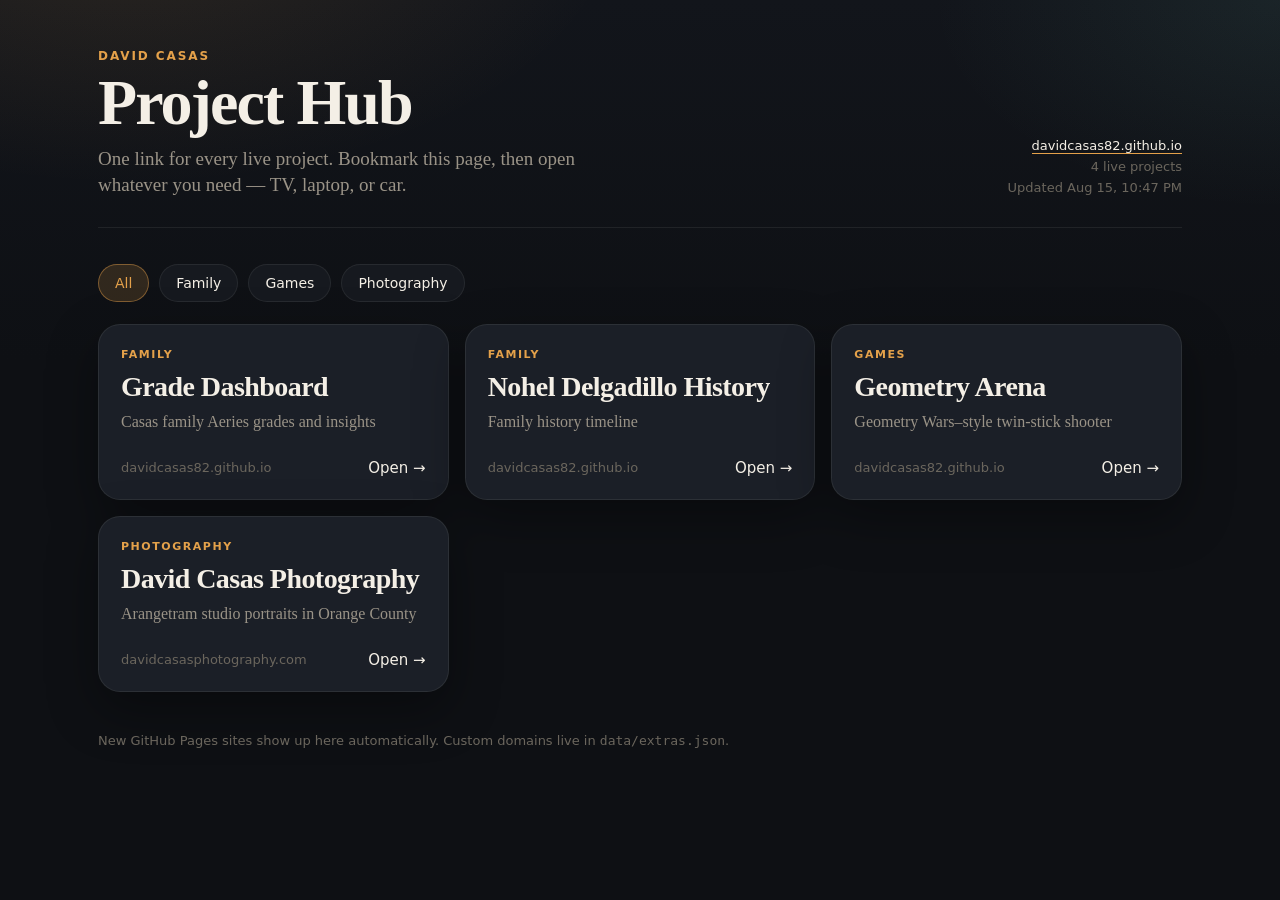
==== index.html @ d46fda94 "Add Project Hub with auto-updating live project catalog." ====
<!DOCTYPE html>
<html lang="en">
  <head>
    <meta charset="utf-8" />
    <meta name="viewport" content="width=device-width, initial-scale=1, viewport-fit=cover" />
    <meta name="theme-color" content="#0e1014" />
    <meta name="color-scheme" content="dark" />
    <title>Project Hub · David Casas</title>
    <meta
      name="description"
      content="One page for every live project — open this on a TV, phone, or car browser and tap through."
    />
    <link rel="icon" href="data:image/svg+xml,%3Csvg xmlns='http://www.w3.org/2000/svg' viewBox='0 0 32 32'%3E%3Crect width='32' height='32' rx='8' fill='%2316191f'/%3E%3Ctext x='16' y='22' text-anchor='middle' font-size='16' fill='%23e4a14a' font-family='Georgia'%3EH%3C/text%3E%3C/svg%3E" />
    <link rel="stylesheet" href="./assets/styles.css" />
  </head>
  <body>
    <div class="wrap">
      <header>
        <div>
          <p class="kicker sans">David Casas</p>
          <h1>Project Hub</h1>
          <p class="lede">
            One link for every live project. Bookmark this page, then open whatever you need — TV, laptop, or car.
          </p>
        </div>
        <p class="meta sans">
          <a href="https://davidcasas82.github.io/">davidcasas82.github.io</a><br />
          <span id="count">Loading…</span><br />
          <span id="generated"></span>
        </p>
      </header>

      <div id="toolbar" class="toolbar" role="tablist" aria-label="Filter projects"></div>
      <main id="grid" class="grid" aria-live="polite">
        <p class="status">Loading projects…</p>
      </main>

      <footer class="sans">
        New GitHub Pages sites show up here automatically. Custom domains live in
        <code>data/extras.json</code>.
      </footer>
    </div>
    <script src="./assets/app.js"></script>
  </body>
</html>
---- assets/styles.css ----
:root {
  --bg: #0e1014;
  --bg-elev: #16191f;
  --bg-card: #1b1f27;
  --bg-card-hover: #232833;
  --line: rgba(242, 236, 224, 0.08);
  --text: #f4efe6;
  --muted: #9a9387;
  --faint: #6b665d;
  --accent: #e4a14a;
  --accent-soft: rgba(228, 161, 74, 0.16);
  --focus: #7dd3c0;
  --shadow: 0 18px 50px rgba(0, 0, 0, 0.35);
  --radius: 22px;
  --pad: clamp(20px, 4vw, 48px);
  --max: 1180px;
}

* { box-sizing: border-box; margin: 0; padding: 0; }

html, body {
  min-height: 100%;
  background: var(--bg);
  color: var(--text);
}

body {
  font-family: "Iowan Old Style", "Palatino Linotype", Palatino, Georgia, "Times New Roman", serif;
  -webkit-font-smoothing: antialiased;
  line-height: 1.4;
}

.sans {
  font-family: -apple-system, BlinkMacSystemFont, "Segoe UI", system-ui, sans-serif;
}

body::before {
  content: "";
  position: fixed;
  inset: 0;
  pointer-events: none;
  background:
    radial-gradient(900px 500px at 10% -10%, rgba(228, 161, 74, 0.12), transparent 55%),
    radial-gradient(700px 420px at 100% 0%, rgba(125, 211, 192, 0.08), transparent 50%),
    linear-gradient(180deg, #12151b 0%, var(--bg) 40%);
  z-index: 0;
}

.wrap {
  position: relative;
  z-index: 1;
  max-width: var(--max);
  margin: 0 auto;
  padding: var(--pad);
  padding-bottom: 80px;
}

header {
  display: flex;
  flex-wrap: wrap;
  align-items: flex-end;
  justify-content: space-between;
  gap: 20px 32px;
  margin-bottom: 36px;
  padding-bottom: 28px;
  border-bottom: 1px solid var(--line);
}

.kicker {
  letter-spacing: 0.16em;
  text-transform: uppercase;
  font-size: 12px;
  color: var(--accent);
  font-weight: 600;
  margin-bottom: 8px;
}

h1 {
  font-size: clamp(36px, 6vw, 64px);
  font-weight: 600;
  letter-spacing: -0.03em;
  line-height: 0.95;
}

.lede {
  margin-top: 12px;
  max-width: 34rem;
  color: var(--muted);
  font-size: clamp(16px, 2vw, 19px);
}

.meta {
  text-align: right;
  color: var(--faint);
  font-size: 13px;
  line-height: 1.6;
}

.meta a {
  color: var(--text);
  text-decoration: none;
  border-bottom: 1px solid var(--accent);
}

.meta a:hover { color: var(--accent); }

.toolbar {
  display: flex;
  flex-wrap: wrap;
  gap: 10px;
  margin-bottom: 22px;
}

.filter {
  appearance: none;
  border: 1px solid var(--line);
  background: var(--bg-elev);
  color: var(--text);
  padding: 10px 16px;
  border-radius: 999px;
  font-size: 14px;
  cursor: pointer;
}

.filter[aria-pressed="true"] {
  background: var(--accent-soft);
  border-color: rgba(228, 161, 74, 0.45);
  color: var(--accent);
}

.filter:focus-visible,
.card:focus-visible {
  outline: 3px solid var(--focus);
  outline-offset: 3px;
}

.grid {
  display: grid;
  grid-template-columns: repeat(auto-fill, minmax(280px, 1fr));
  gap: 16px;
}

.card {
  display: flex;
  flex-direction: column;
  justify-content: space-between;
  min-height: 176px;
  padding: 22px 22px 20px;
  background: var(--bg-card);
  border: 1px solid var(--line);
  border-radius: var(--radius);
  text-decoration: none;
  color: inherit;
  box-shadow: var(--shadow);
  transition: transform 0.15s ease, background 0.15s ease, border-color 0.15s ease;
}

.card:hover {
  background: var(--bg-card-hover);
  border-color: rgba(228, 161, 74, 0.35);
  transform: translateY(-2px);
}

.cat {
  font-size: 11px;
  letter-spacing: 0.14em;
  text-transform: uppercase;
  color: var(--accent);
  font-weight: 600;
  margin-bottom: 10px;
}

.card h2 {
  font-size: clamp(22px, 3vw, 28px);
  font-weight: 600;
  letter-spacing: -0.02em;
  line-height: 1.1;
}

.card p {
  margin-top: 8px;
  color: var(--muted);
  font-size: 16px;
}

.card-foot {
  display: flex;
  align-items: center;
  justify-content: space-between;
  margin-top: 22px;
  color: var(--faint);
  font-size: 13px;
}

.go {
  color: var(--text);
  font-size: 15px;
}

.empty, .status {
  color: var(--muted);
  padding: 24px 4px;
}

footer {
  margin-top: 40px;
  color: var(--faint);
  font-size: 13px;
}

@media (max-width: 640px) {
  .meta { text-align: left; }
  .card { min-height: 150px; }
}

@media (min-width: 1100px) {
  .grid { grid-template-columns: repeat(3, 1fr); }
}

@media (prefers-reduced-motion: reduce) {
  .card { transition: none; }
}
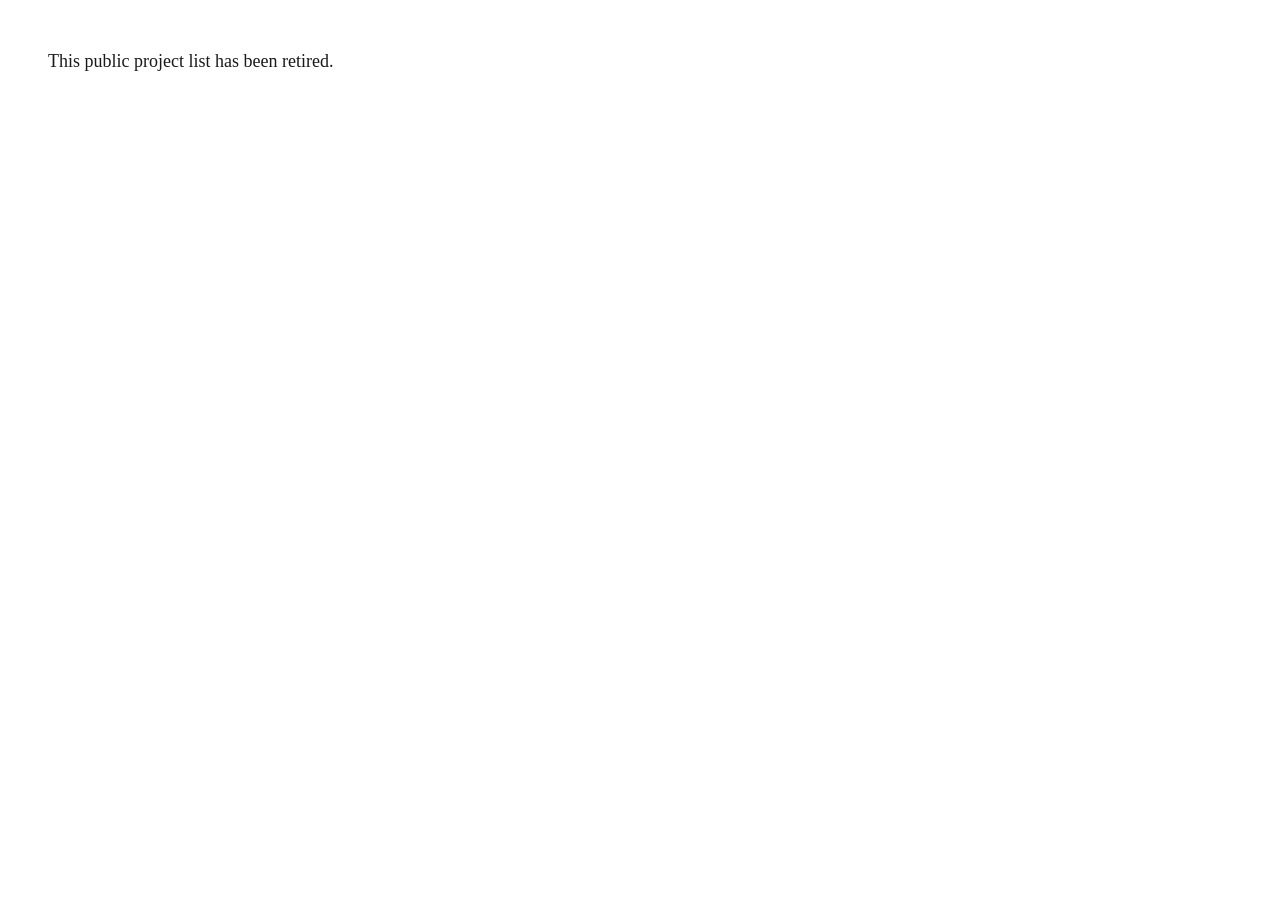
==== commit af0434a3: "Retire the public project list. Replace the user site with a short retired notice, remove the catalo" ====
--- a/index.html
+++ b/index.html
@@ -2,44 +2,19 @@
 <html lang="en">
   <head>
     <meta charset="utf-8" />
-    <meta name="viewport" content="width=device-width, initial-scale=1, viewport-fit=cover" />
-    <meta name="theme-color" content="#0e1014" />
-    <meta name="color-scheme" content="dark" />
-    <title>Project Hub · David Casas</title>
-    <meta
-      name="description"
-      content="One page for every live project — open this on a TV, phone, or car browser and tap through."
-    />
-    <link rel="icon" href="data:image/svg+xml,%3Csvg xmlns='http://www.w3.org/2000/svg' viewBox='0 0 32 32'%3E%3Crect width='32' height='32' rx='8' fill='%2316191f'/%3E%3Ctext x='16' y='22' text-anchor='middle' font-size='16' fill='%23e4a14a' font-family='Georgia'%3EH%3C/text%3E%3C/svg%3E" />
-    <link rel="stylesheet" href="./assets/styles.css" />
+    <meta name="viewport" content="width=device-width, initial-scale=1" />
+    <title>This public project list has been retired</title>
+    <meta name="description" content="This public project list has been retired." />
+    <style>
+      body {
+        margin: 3rem;
+        background: #fff;
+        color: #1a1a1a;
+        font: 1.125rem/1.5 Georgia, "Times New Roman", serif;
+      }
+    </style>
   </head>
   <body>
-    <div class="wrap">
-      <header>
-        <div>
-          <p class="kicker sans">David Casas</p>
-          <h1>Project Hub</h1>
-          <p class="lede">
-            One link for every live project. Bookmark this page, then open whatever you need — TV, laptop, or car.
-          </p>
-        </div>
-        <p class="meta sans">
-          <a href="https://davidcasas82.github.io/">davidcasas82.github.io</a><br />
-          <span id="count">Loading…</span><br />
-          <span id="generated"></span>
-        </p>
-      </header>
-
-      <div id="toolbar" class="toolbar" role="tablist" aria-label="Filter projects"></div>
-      <main id="grid" class="grid" aria-live="polite">
-        <p class="status">Loading projects…</p>
-      </main>
-
-      <footer class="sans">
-        New GitHub Pages sites show up here automatically. Custom domains live in
-        <code>data/extras.json</code>.
-      </footer>
-    </div>
-    <script src="./assets/app.js"></script>
+    <p>This public project list has been retired.</p>
   </body>
 </html>
